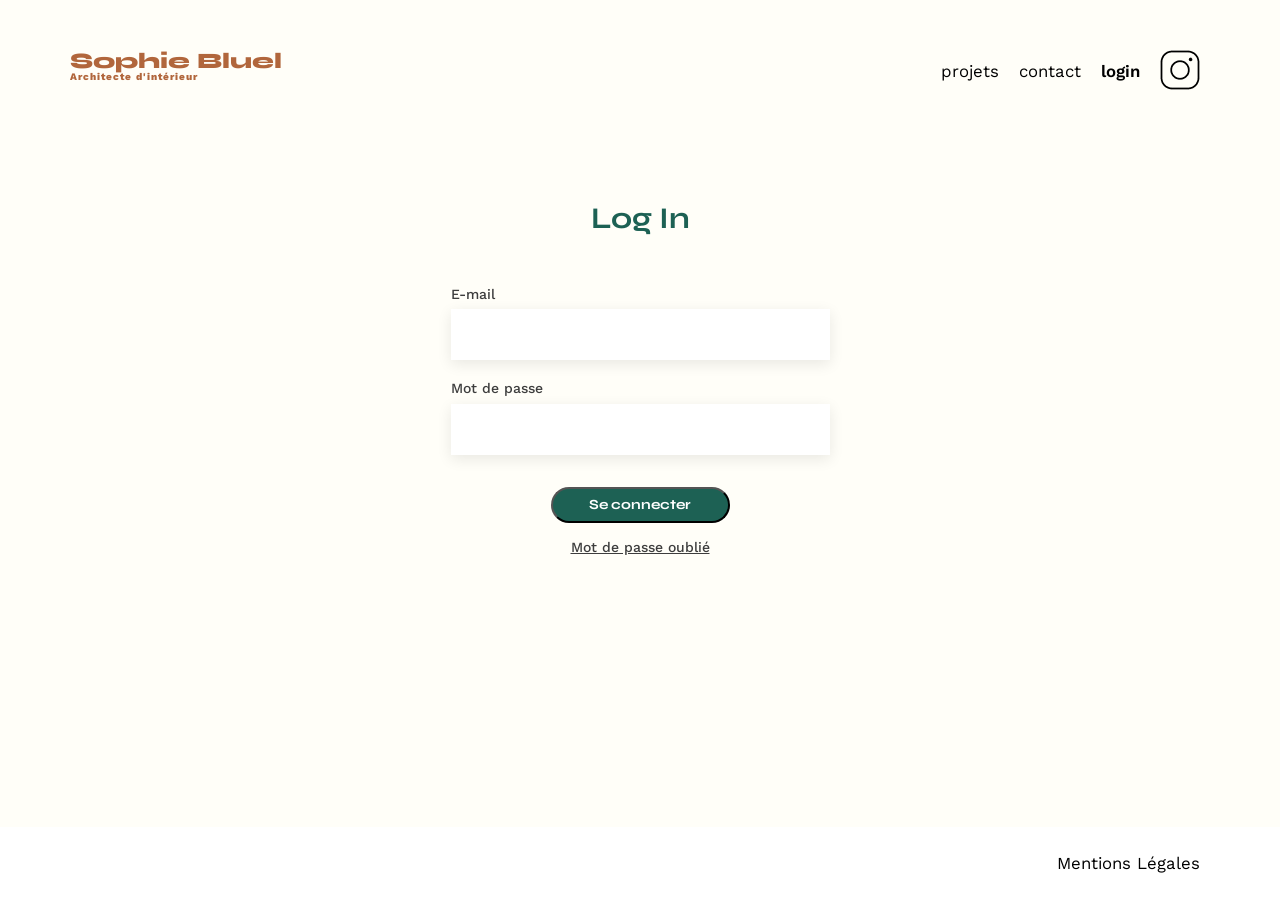
==== FrontEnd/pages/login.html @ 05aacf73 "add login page with form and link logo to homepage" ====
<!DOCTYPE html>
<html lang="fr">

<head>
    <meta charset="UTF-8">
    <title>Sophie Bluel - Connexion</title>
    <meta name="viewport" content="width=device-width, initial-scale=1.0">
    <link rel="preconnect" href="https://fonts.googleapis.com">
    <link rel="preconnect" href="https://fonts.gstatic.com" crossorigin>
    <link href="https://fonts.googleapis.com/css2?family=Syne:wght@700;800&family=Work+Sans&display=swap"
        rel="stylesheet">
    <meta name="description" content="">
    <link rel="stylesheet" href="../assets/style.css">
</head>

<body>
    <header>
        <h1>Sophie Bluel <span>Architecte d'intérieur</span></h1>

        <nav>
            <ul>
                <li><a href="../index.html#portfolio">projets</a></li>
                <li><a href="../index.html#contact">contact</a></li>
                <li><a href="#" class="nav-active">login</a></li>
                <li><img src="../assets/icons/instagram.png" alt="Instagram"></li>
            </ul>
        </nav>
    </header>

    <main>
        <section id="login">
            <h2>Log In</h2>

            <form action="#" method="post">
                <label for="email">E-mail</label>
                <input type="email" name="email" id="email" autocomplete="email">

                <label for="password">Mot de passe</label>
                <input type="password" name="password" id="password" autocomplete="current-password">

                <input type="submit" value="Se connecter">

                <a href="#" class="forgot-password">Mot de passe oublié</a>
            </form>
        </section>
    </main>

    <footer>
        <nav>
            <ul>
                <li>Mentions Légales</li>
            </ul>
        </nav>
    </footer>
</body>

</html>
---- FrontEnd/assets/style.css ----
/* ===================== RESET ===================== */


/* http://meyerweb.com/eric/tools/css/reset/
   v2.0 | 20110126
   License: none (public domain)
*/


html,
body,
div,
span,
applet,
object,
iframe,
h1,
h2,
h3,
h4,
h5,
h6,
p,
blockquote,
pre,
a,
abbr,
acronym,
address,
big,
cite,
code,
del,
dfn,
em,
img,
ins,
kbd,
q,
s,
samp,
small,
strike,
strong,
sub,
sup,
tt,
var,
b,
u,
i,
center,
dl,
dt,
dd,
ol,
ul,
li,
fieldset,
form,
label,
legend,
table,
caption,
tbody,
tfoot,
thead,
tr,
th,
td,
article,
aside,
canvas,
details,
embed,
figure,
figcaption,
footer,
header,
hgroup,
menu,
nav,
output,
ruby,
section,
summary,
time,
mark,
audio,
video {
	margin: 0;
	padding: 0;
	border: 0;
	font-size: 100%;
	font: inherit;
	vertical-align: baseline;
}

/* HTML5 display-role reset for older browsers */
article,
aside,
details,
figcaption,
figure,
footer,
header,
hgroup,
menu,
nav,
section {
	display: block;
}

body {
	line-height: 1;
}

ol,
ul {
	list-style: none;
}

blockquote,
q {
	quotes: none;
}

blockquote:before,
blockquote:after,
q:before,
q:after {
	content: '';
	content: none;
}

table {
	border-collapse: collapse;
	border-spacing: 0;
}


/** end reset css**/

/* ================= BASE / GLOBAL ================= */

body {
	margin: auto;
	font-family: 'Work Sans', sans-serif;
	font-size: 14px;
	background-color: #fffef8;
	min-height: 100vh;
	display: flex;
	flex-direction: column;
}

header,
main {
	max-width: 1140px;
	width: 100%;
	margin: 0 auto;
}

main {
	flex: 1;
}

/* --- Typography --- */

h1 {
	display: flex;
	flex-direction: column;
	font-family: 'Syne';
	font-size: 22px;
	font-weight: 800;
	color: #B1663C
}

h1>span {
	font-family: 'Work Sans';
	font-size: 10px;
	letter-spacing: 0.1em;
	;
}

h2 {
	font-family: 'Syne';
	font-weight: 700;
	font-size: 30px;
	color: #1D6154
}

/* --- Header & Nav --- */

header {
	display: flex;
	justify-content: space-between;
	padding: 50px 0
}

nav ul {
	display: flex;
	align-items: center;
	list-style-type: none;

}

nav li {
	padding: 0 10px;
	font-size: 1.2em;
}

li:hover {
	color: #B1663C;
}

nav a {
	color: inherit;
	text-decoration: none;
}

.nav-active {
	font-weight: 600;
}

/* --- Footer --- */

footer {
	background-color: white;
	width: 100%;
}

footer nav ul {
	max-width: 1140px;
	margin: 0 auto;
	display: flex;
	justify-content: flex-end;
	padding: 2em;
}

/* --- Sections --- */

section {
	margin: 50px 0
}

/* ================== INDEX PAGE ================== */

/* Introduction */


#introduction {
	display: flex;
	align-items: center;
}

#introduction figure {
	flex: 1
}

#introduction img {
	display: block;
	margin: auto;
	width: 80%;
}

#introduction article {
	flex: 1
}

#introduction h2 {
	margin-bottom: 1em;
}

#introduction p {
	margin-bottom: 0.5em;
}

/* Portfolio & Gallery */

#portfolio h2 {
	text-align: center;
	margin-bottom: 1em;
}

.gallery {
	width: 100%;
	display: grid;
	grid-template-columns: 1fr 1fr 1fr;
	grid-column-gap: 20px;
	grid-row-gap: 20px;
}

.gallery img {
	width: 100%;

}

/** Filters **/

.filters {
	display: flex;
	justify-content: center;
	gap: 10px;
	margin-bottom: 2em;
}

.filter-btn {
	height: 37px;
	padding: 0 20px;
	border: 1px solid #1D6154;
	border-radius: 60px;
	font-family: 'Syne';
	font-weight: 700;
	font-size: 16px;
	cursor: pointer;
	background-color: transparent;
	color: #1D6154;
}

.filter-btn.active {
	background-color: #1D6154;
	color: white;
}

/* Contact */


#contact {
	width: 50%;
	margin: auto;
}

#contact>* {
	text-align: center;

}

#contact h2 {
	margin-bottom: 20px;
}

#contact form {
	text-align: left;
	margin-top: 30px;
	display: flex;
	flex-direction: column;
}

#contact input {
	height: 50px;
	font-size: 1.2em;
	border: none;
	box-shadow: 0px 4px 14px rgba(0, 0, 0, 0.09);
}

#contact label {
	margin: 2em 0 1em 0;
}

#contact textarea {
	border: none;
	box-shadow: 0px 4px 14px rgba(0, 0, 0, 0.09);
}

input[type="submit"] {
	font-family: 'Syne';
	font-weight: 700;
	color: white;
	background-color: #1D6154;
	margin: 2em auto;
	width: 180px;
	text-align: center;
	border-radius: 60px;
}

/* ================== LOGIN PAGE ================== */
#login {
	width: 379px;
	margin: 0 auto;
	padding: 60px 0 80px;
}

#login h2 {
	text-align: center;
	margin-bottom: 1.8em;
}

#login form {
	display: flex;
	flex-direction: column;
}

#login label {
	font-family: 'Work Sans', sans-serif;
	font-weight: 500;
	font-size: 14px;
	color: #3d3d3d;
	margin-bottom: 0.6em;
}

#login input[type="email"],
#login input[type="password"] {
	height: 51px;
	font-size: 1em;
	border: none;
	box-shadow: 0px 4px 14px rgba(0, 0, 0, 0.09);
	background-color: white;
	padding: 0 12px;
	margin-bottom: 1.5em;
}

#login input[type="submit"] {
	font-size: 14px;
	height: 36px;
	width: 179px;
	margin: 0.8em auto 1.2em;
	cursor: pointer;
}

#login input[type="submit"]:hover {
	background-color: #164d42;
}

.forgot-password {
	font-family: 'Work Sans', sans-serif;
	font-weight: 500;
	font-size: 14px;
	color: #3d3d3d;
	text-decoration: underline;
	text-align: center;
}
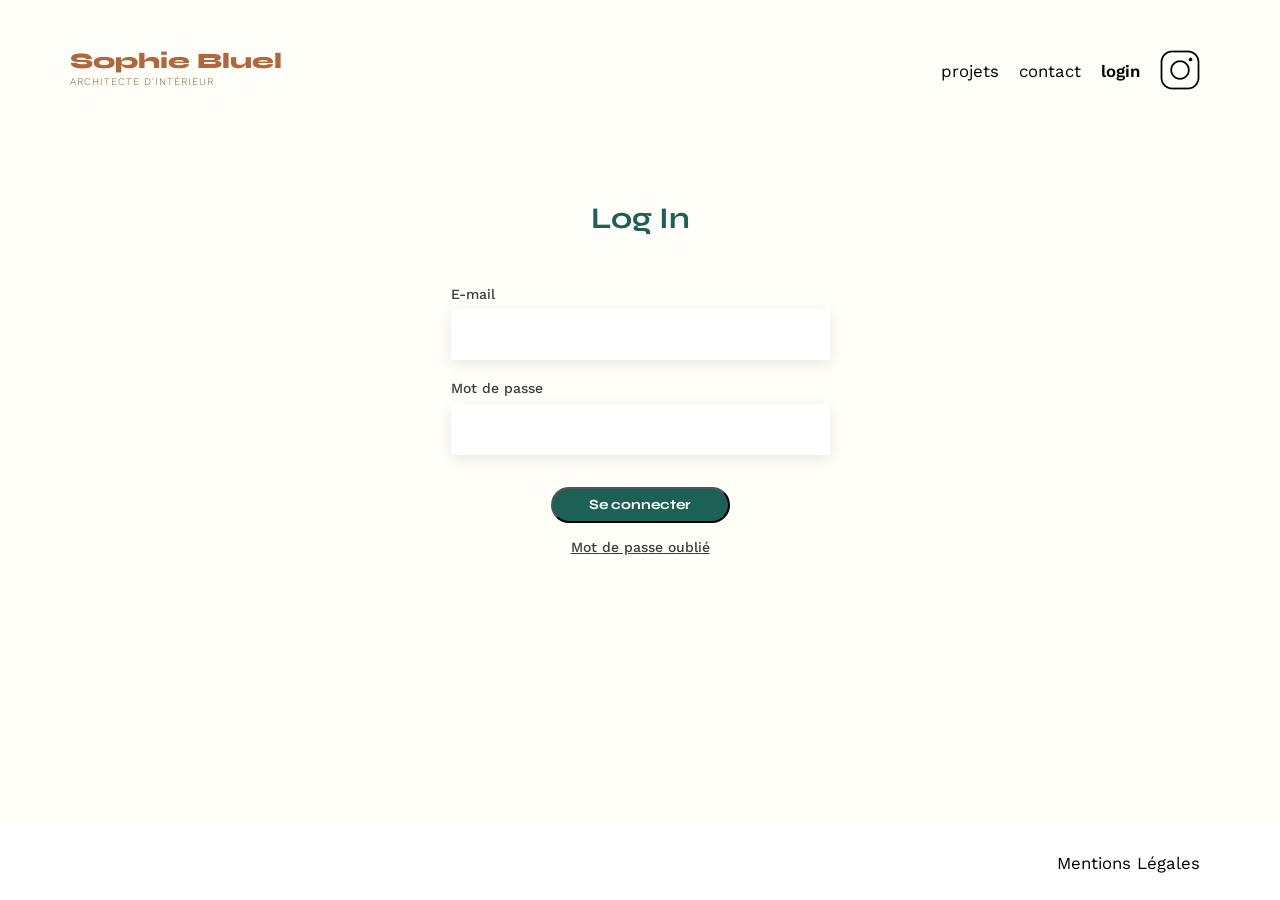
==== commit baaf2410: "implement edit mode UI with admin banner, logout, and modifier button" ====
--- a/FrontEnd/pages/login.html
+++ b/FrontEnd/pages/login.html
@@ -9,6 +9,7 @@
     <link rel="preconnect" href="https://fonts.gstatic.com" crossorigin>
     <link href="https://fonts.googleapis.com/css2?family=Syne:wght@700;800&family=Work+Sans&display=swap"
         rel="stylesheet">
+    <link rel="stylesheet" href="https://cdnjs.cloudflare.com/ajax/libs/font-awesome/6.5.0/css/all.min.css">
     <meta name="description" content="">
     <link rel="stylesheet" href="../assets/style.css">
 </head>
@@ -31,6 +32,8 @@
         <section id="login">
             <h2>Log In</h2>
 
+            <p class="error-message"></p>
+
             <form action="#" method="post">
                 <label for="email">E-mail</label>
                 <input type="email" name="email" id="email" autocomplete="email">
@@ -52,6 +55,8 @@
             </ul>
         </nav>
     </footer>
+
+    <script src="../assets/login.js"></script>
 </body>
 
 </html>
--- a/FrontEnd/assets/style.css
+++ b/FrontEnd/assets/style.css
@@ -172,14 +172,17 @@
 	font-family: 'Syne';
 	font-size: 22px;
 	font-weight: 800;
-	color: #B1663C
+	color: #B1663C;
 }
 
 h1>span {
 	font-family: 'Work Sans';
 	font-size: 10px;
 	letter-spacing: 0.1em;
-	;
+	text-transform: uppercase;
+	color: #93532f;
+	font-weight: 300;
+	padding-top: 0.5em;
 }
 
 h2 {
@@ -279,7 +282,6 @@
 
 #portfolio h2 {
 	text-align: center;
-	margin-bottom: 1em;
 }
 
 .gallery {
@@ -428,4 +430,49 @@
 	color: #3d3d3d;
 	text-decoration: underline;
 	text-align: center;
+}
+
+#login .error-message {
+	display: none;
+	color: red;
+	text-align: center;
+	margin-bottom: 1em;
+}
+
+/* ================== EDIT MODE ================== */
+#edit-banner {
+	display: none;
+	justify-content: center;
+	align-items: center;
+	gap: 10px;
+	background-color: #000;
+	color: #fff;
+	font-family: 'Work Sans', sans-serif;
+	font-size: 16px;
+	height: 59px;
+	width: 100%;
+}
+
+.portfolio-header {
+	display: flex;
+	justify-content: center;
+	align-items: center;
+	gap: 20px;
+	margin-bottom: 2em;
+}
+
+#edit-projects-btn {
+	display: none;
+	align-items: center;
+	gap: 8px;
+	font-family: 'Work Sans', sans-serif;
+	font-size: 14px;
+	font-weight: 400;
+	color: #000;
+	text-decoration: none;
+	cursor: pointer;
+}
+
+#nav-logout {
+	display: none;
 }
